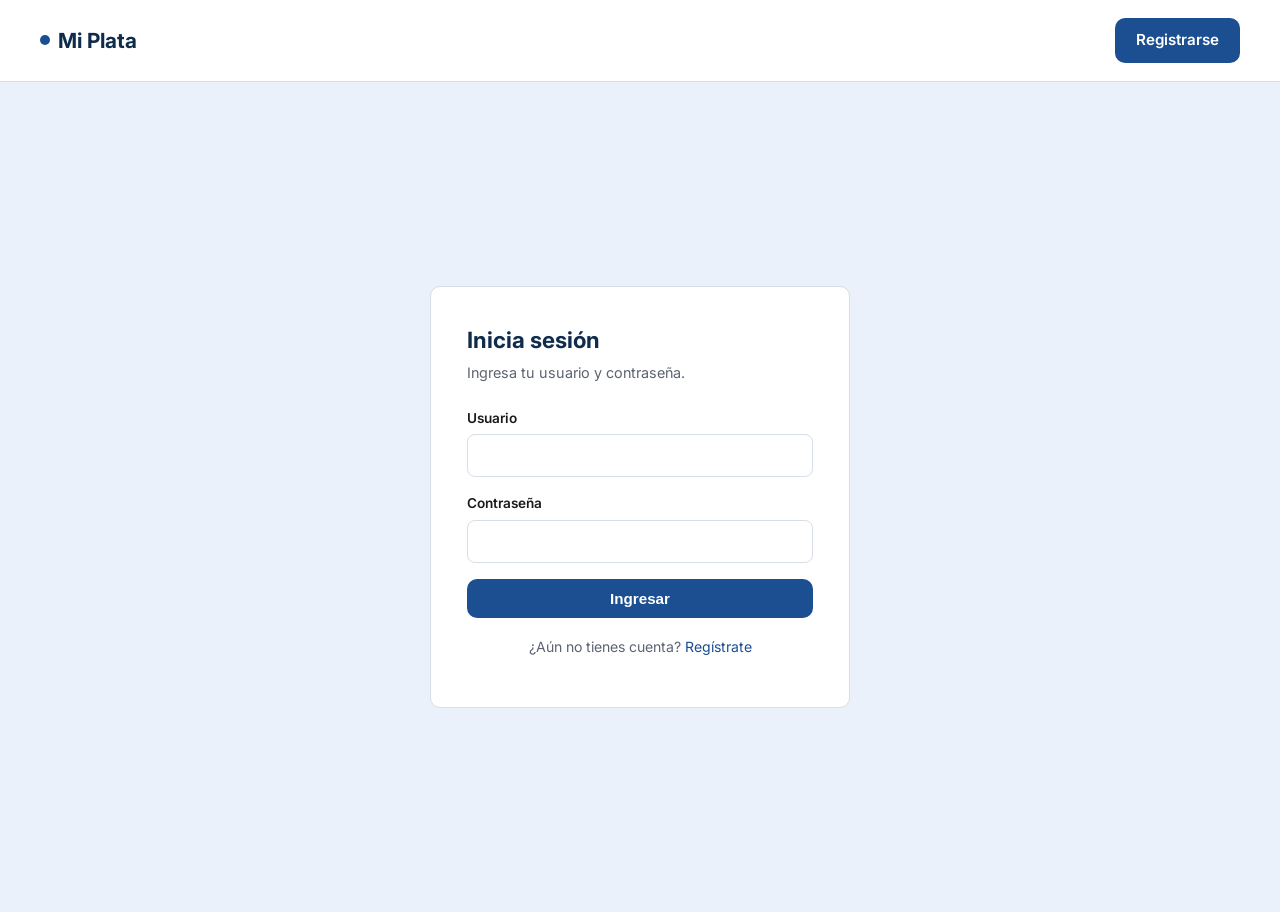
==== login.html @ 49425994 "Proyecto Mi Plata" ====
<!DOCTYPE html>
<html lang="es">
<head>
<meta charset="UTF-8">
<meta name="viewport" content="width=device-width, initial-scale=1.0">
<title>Iniciar sesión — Mi Plata</title>
<link rel="preconnect" href="https://fonts.googleapis.com">
<link href="https://fonts.googleapis.com/css2?family=Inter:wght@400;600;700&display=swap" rel="stylesheet">
<link rel="stylesheet" href="css/styles.css">
</head>
<body>

<header class="site-header">
  <a class="logo" href="index.html">Mi Plata</a>
  <nav class="nav-actions">
    <a class="btn btn-primary" href="registro.html">Registrarse</a>
  </nav>
</header>

<div class="auth-wrap">
  <div class="auth-card">
    <h1>Inicia sesión</h1>
    <p class="subtitle">Ingresa tu usuario y contraseña.</p>

    <div id="mensaje" class="form-message"></div>

    <form id="formLogin" novalidate>
      <div class="field">
        <label for="usuario">Usuario</label>
        <input type="text" id="usuario" required>
      </div>
      <div class="field">
        <label for="contrasena">Contraseña</label>
        <input type="password" id="contrasena" required>
      </div>
      <button type="submit" class="btn btn-primary btn-block">Ingresar</button>
    </form>

    <p class="auth-footer">¿Aún no tienes cuenta? <a href="registro.html">Regístrate</a></p>
  </div>
</div>

<script type="module" src="js/app-auth.js"></script>
</body>
</html>
---- css/styles.css ----
/* ======================================================================
   MI PLATA — HOJA DE ESTILOS COMPARTIDA
   Paleta: azules + navy + grises + blanco. La usan las 4 páginas.
   ====================================================================== */

:root {
  --navy: #0F2C4C;       /* fondo oscuro (header/footer/hero) */
  --blue: #1B4F91;       /* color principal de acción (botones, links) */
  --blue-dark: #123B70;  /* hover de botones */
  --blue-light: #EAF1FB; /* fondos suaves, tarjetas */
  --ink: #1A1A1A;        /* texto principal */
  --slate: #5C6470;      /* texto secundario */
  --border: #D8DEE6;     /* bordes suaves */
  --white: #FFFFFF;
  --danger: #B3261E;
  --success: #1E7B45;
  --radius: 10px;
  --font: 'Inter', system-ui, -apple-system, Segoe UI, sans-serif;
}

* { box-sizing: border-box; }

body {
  margin: 0;
  font-family: var(--font);
  color: var(--ink);
  background: var(--white);
  line-height: 1.5;
}

a { color: var(--blue); text-decoration: none; }
a:hover { text-decoration: underline; }

/* ---------- Header / navegación ---------- */
.site-header {
  display: flex;
  justify-content: space-between;
  align-items: center;
  padding: 18px 40px;
  border-bottom: 1px solid var(--border);
  position: sticky;
  top: 0;
  background: var(--white);
  z-index: 10;
}

.logo {
  font-weight: 700;
  font-size: 1.3rem;
  color: var(--navy);
  display: flex;
  align-items: center;
  gap: 8px;
}

.logo::before {
  content: "";
  width: 10px;
  height: 10px;
  border-radius: 50%;
  background: var(--blue);
  display: inline-block;
}

.nav-actions { display: flex; gap: 12px; }

.btn {
  display: inline-block;
  padding: 10px 20px;
  border-radius: var(--radius);
  font-size: 0.95rem;
  font-weight: 600;
  cursor: pointer;
  border: 1px solid transparent;
  text-align: center;
}

.btn-primary { background: var(--blue); color: var(--white); }
.btn-primary:hover { background: var(--blue-dark); text-decoration: none; }

.btn-outline { background: transparent; color: var(--navy); border-color: var(--border); }
.btn-outline:hover { background: var(--blue-light); text-decoration: none; }

.btn-block { width: 100%; }

/* ---------- Hero (solo index.html) ---------- */
.hero {
  background: var(--navy);
  color: var(--white);
  padding: 72px 40px;
  display: grid;
  grid-template-columns: 1.3fr 1fr;
  gap: 40px;
  align-items: center;
}

.hero h1 {
  font-size: clamp(2rem, 4vw, 2.75rem);
  margin: 0 0 16px;
  line-height: 1.15;
}

.hero p {
  color: #C7D4E4;
  font-size: 1.05rem;
  max-width: 46ch;
  margin: 0 0 28px;
}

.hero-actions { display: flex; gap: 14px; }

.hero-stat {
  background: rgba(255,255,255,0.06);
  border: 1px solid rgba(255,255,255,0.18);
  border-radius: var(--radius);
  padding: 28px;
}

.hero-stat .number { font-size: 2.4rem; font-weight: 700; }
.hero-stat .label { color: #C7D4E4; font-size: 0.9rem; margin-top: 4px; }

/* ---------- Sección de productos ---------- */
.products {
  padding: 64px 40px;
  max-width: 1100px;
  margin: 0 auto;
}

.products h2 { color: var(--navy); font-size: 1.6rem; margin-bottom: 8px; }
.products > p { color: var(--slate); margin-bottom: 36px; max-width: 60ch; }

.product-grid {
  display: grid;
  grid-template-columns: repeat(3, 1fr);
  gap: 24px;
}

.product-card {
  border: 1px solid var(--border);
  border-radius: var(--radius);
  padding: 26px;
  background: var(--white);
}

.product-card .tag {
  display: inline-block;
  background: var(--blue-light);
  color: var(--blue-dark);
  font-size: 0.78rem;
  font-weight: 600;
  padding: 4px 10px;
  border-radius: 999px;
  margin-bottom: 14px;
}

.product-card h3 { margin: 0 0 8px; color: var(--ink); }
.product-card p { color: var(--slate); font-size: 0.92rem; margin: 0; }

/* ---------- Footer ---------- */
.site-footer {
  background: var(--navy);
  color: #C7D4E4;
  padding: 32px 40px;
  font-size: 0.88rem;
  display: flex;
  justify-content: space-between;
  flex-wrap: wrap;
  gap: 12px;
}

.site-footer a { color: #C7D4E4; }

/* ---------- Páginas de formulario (registro / login) ---------- */
.auth-wrap {
  min-height: calc(100vh - 70px);
  display: flex;
  align-items: center;
  justify-content: center;
  background: var(--blue-light);
  padding: 40px 20px;
}

.auth-card {
  background: var(--white);
  border: 1px solid var(--border);
  border-radius: var(--radius);
  padding: 36px;
  width: 100%;
  max-width: 420px;
}

.auth-card h1 {
  font-size: 1.4rem;
  color: var(--navy);
  margin: 0 0 6px;
}

.auth-card .subtitle {
  color: var(--slate);
  font-size: 0.9rem;
  margin: 0 0 24px;
}

.field { margin-bottom: 16px; }

.field label {
  display: block;
  font-size: 0.85rem;
  font-weight: 600;
  color: var(--ink);
  margin-bottom: 6px;
}

.field input {
  width: 100%;
  padding: 11px 12px;
  border: 1px solid var(--border);
  border-radius: 8px;
  font-family: var(--font);
  font-size: 0.95rem;
}

.field input:focus {
  outline: none;
  border-color: var(--blue);
  box-shadow: 0 0 0 3px rgba(27, 79, 145, 0.15);
}

.form-message {
  font-size: 0.87rem;
  padding: 10px 12px;
  border-radius: 8px;
  margin-bottom: 16px;
  display: none;
}

.form-message.show { display: block; }
.form-message.error { background: #FBEAEA; color: var(--danger); }
.form-message.success { background: #E9F5EC; color: var(--success); }

.auth-footer {
  text-align: center;
  margin-top: 18px;
  font-size: 0.88rem;
  color: var(--slate);
}

/* ======================================================================
   PANEL DE TRANSACCIONES (panel.html)
   ====================================================================== */

.dashboard {
  display: flex;
  min-height: 100vh;
}

.sidebar {
  width: 230px;
  flex-shrink: 0;
  background: var(--navy);
  color: var(--white);
  padding: 24px 16px;
  display: flex;
  flex-direction: column;
  gap: 6px;
}

.sidebar .logo { color: var(--white); padding: 0 8px 20px; }
.sidebar .logo::before { background: #6FA8DC; }

.nav-item {
  display: block;
  width: 100%;
  text-align: left;
  background: transparent;
  border: none;
  color: #C7D4E4;
  padding: 10px 12px;
  border-radius: 8px;
  font-family: var(--font);
  font-size: 0.92rem;
  cursor: pointer;
}

.nav-item:hover { background: rgba(255,255,255,0.08); color: var(--white); }
.nav-item.active { background: var(--blue); color: var(--white); font-weight: 600; }

.sidebar .btn { margin-top: auto; }

.dashboard-content {
  flex: 1;
  padding: 36px 44px;
  background: #F7F9FC;
  min-width: 0;
}

.panel-section.hidden { display: none; }

.panel-section h2 { color: var(--navy); margin: 0 0 6px; }
.panel-section > p.subtitle { color: var(--slate); margin: 0 0 24px; }

.account-grid {
  display: grid;
  grid-template-columns: repeat(auto-fill, minmax(220px, 1fr));
  gap: 18px;
  margin-bottom: 28px;
}

.account-card {
  background: var(--white);
  border: 1px solid var(--border);
  border-radius: var(--radius);
  padding: 20px;
}

.account-card .account-type {
  font-size: 0.78rem;
  font-weight: 600;
  color: var(--blue-dark);
  background: var(--blue-light);
  display: inline-block;
  padding: 3px 10px;
  border-radius: 999px;
  margin-bottom: 10px;
}

.account-card .account-number { color: var(--slate); font-size: 0.85rem; }
.account-card .account-balance { font-size: 1.5rem; font-weight: 700; color: var(--ink); margin-top: 6px; }
.account-card .account-extra { font-size: 0.82rem; color: var(--slate); margin-top: 4px; }

.open-account-actions { display: flex; gap: 10px; flex-wrap: wrap; margin-bottom: 8px; }

.simple-card {
  background: var(--white);
  border: 1px solid var(--border);
  border-radius: var(--radius);
  padding: 26px;
  max-width: 460px;
}

.simple-card .field select { width: 100%; padding: 11px 12px; border: 1px solid var(--border); border-radius: 8px; font-family: var(--font); font-size: 0.95rem; background: var(--white); }

.table-wrap { overflow-x: auto; border-radius: var(--radius); }
.data-table { width: 100%; min-width: 560px; border-collapse: collapse; background: var(--white); border: 1px solid var(--border); overflow: hidden; }
.data-table th, .data-table td { padding: 12px 16px; text-align: left; font-size: 0.9rem; border-bottom: 1px solid var(--border); }
.data-table th { background: var(--blue-light); color: var(--navy); font-weight: 600; }
.data-table tr:last-child td { border-bottom: none; }

.btn-sm { padding: 6px 12px; font-size: 0.82rem; }
.btn-danger { background: #B3261E; color: var(--white); }
.btn-danger:hover { background: #8F1E17; }
.table-actions { display: flex; gap: 6px; flex-wrap: wrap; }

.badge { display: inline-block; padding: 3px 10px; border-radius: 999px; font-size: 0.78rem; font-weight: 600; }
.badge-ok { background: #E9F5EC; color: var(--success); }
.badge-bloqueado { background: #FBEAEA; color: var(--danger); }

.empty-state { color: var(--slate); font-size: 0.92rem; padding: 20px; border: 1px dashed var(--border); border-radius: var(--radius); text-align: center; }

@media (max-width: 800px) {
  .dashboard { flex-direction: column; }
  .sidebar { width: 100%; flex-direction: row; overflow-x: auto; }
  .sidebar .btn { margin-top: 0; }
  .dashboard-content { padding: 24px 20px; }
}

@media (max-width: 800px) {
  .hero { grid-template-columns: 1fr; }
  .product-grid { grid-template-columns: 1fr; }
  .site-header { padding: 16px 20px; }
  .products { padding: 48px 20px; }
}
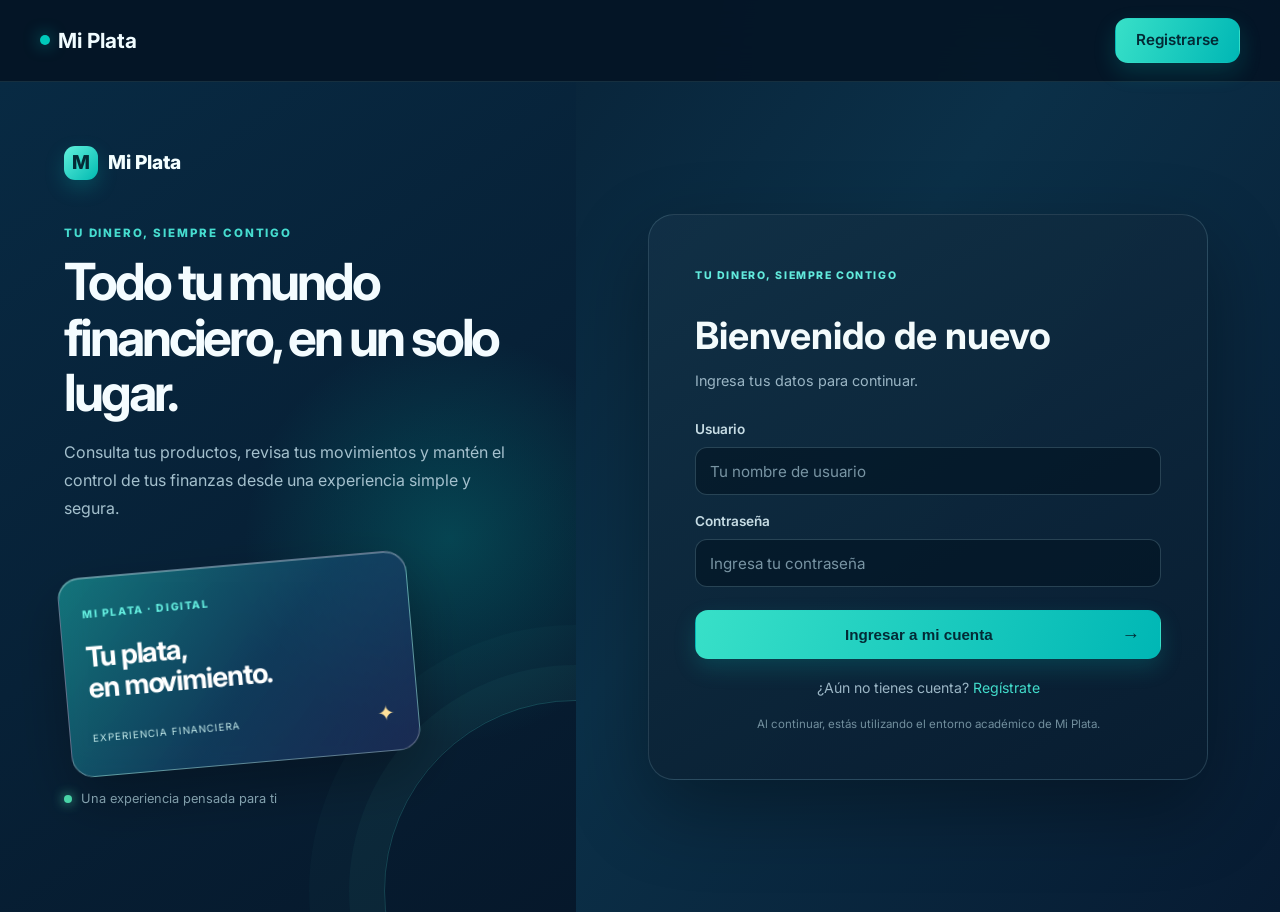
==== commit b776d6de: "Respaldo local de Mi Plata V4 Premium" ====
--- a/login.html
+++ b/login.html
@@ -17,28 +17,33 @@
   </nav>
 </header>
 
-<div class="auth-wrap">
-  <div class="auth-card">
-    <h1>Inicia sesión</h1>
-    <p class="subtitle">Ingresa tu usuario y contraseña.</p>
-
-    <div id="mensaje" class="form-message"></div>
-
-    <form id="formLogin" novalidate>
-      <div class="field">
-        <label for="usuario">Usuario</label>
-        <input type="text" id="usuario" required>
-      </div>
-      <div class="field">
-        <label for="contrasena">Contraseña</label>
-        <input type="password" id="contrasena" required>
-      </div>
-      <button type="submit" class="btn btn-primary btn-block">Ingresar</button>
-    </form>
-
-    <p class="auth-footer">¿Aún no tienes cuenta? <a href="registro.html">Regístrate</a></p>
-  </div>
-</div>
+<main class="auth-wrap auth-layout">
+  <aside class="auth-aside">
+    <a class="auth-brand" href="index.html"><span class="brand-mark">M</span> Mi Plata</a>
+    <div class="auth-aside-content">
+      <span class="eyebrow">TU DINERO, SIEMPRE CONTIGO</span>
+      <h2>Todo tu mundo financiero, en un solo lugar.</h2>
+      <p>Consulta tus productos, revisa tus movimientos y mantén el control de tus finanzas desde una experiencia simple y segura.</p>
+      <div class="auth-floating-card"><span>MI PLATA · DIGITAL</span><strong>Tu plata,<br>en movimiento.</strong><div class="auth-card-bottom"><span>EXPERIENCIA FINANCIERA</span><b>✦</b></div></div>
+      <div class="auth-trust"><span class="trust-dot"></span> Una experiencia pensada para ti</div>
+    </div>
+  </aside>
+  <section class="auth-form-side">
+    <div class="auth-card auth-card-wide">
+      <div class="auth-mobile-brand"><span class="brand-mark">M</span> Mi Plata</div>
+      <span class="eyebrow">TU DINERO, SIEMPRE CONTIGO</span>
+      <h1>Bienvenido de nuevo</h1><p class="subtitle">Ingresa tus datos para continuar.</p>
+      <div id="mensaje" class="form-message"></div>
+      <form id="formLogin" novalidate>
+      <div class="field"><label for="usuario">Usuario</label><input type="text" id="usuario" autocomplete="username" placeholder="Tu nombre de usuario" required></div>
+      <div class="field"><label for="contrasena">Contraseña</label><input type="password" id="contrasena" autocomplete="current-password" placeholder="Ingresa tu contraseña" required></div>
+      <button type="submit" class="btn btn-primary btn-block">Ingresar a mi cuenta <span>→</span></button>
+      </form>
+      <p class="auth-footer">¿Aún no tienes cuenta? <a href="registro.html">Regístrate</a></p>
+      <p class="auth-legal">Al continuar, estás utilizando el entorno académico de Mi Plata.</p>
+    </div>
+  </section>
+</main>
 
 <script type="module" src="js/app-auth.js"></script>
 </body>
--- a/css/styles.css
+++ b/css/styles.css
@@ -370,3 +370,351 @@
   .site-header { padding: 16px 20px; }
   .products { padding: 48px 20px; }
 }
+
+/* ======================================================================
+   MI PLATA V4.1 — PREMIUM FINTECH / DARK NAVY & ELECTRIC TEAL
+   Capa visual: conserva IDs, clases funcionales y estructura existente.
+   ====================================================================== */
+:root {
+  --navy: #071B32;
+  --blue: #087F8C;
+  --blue-dark: #075B69;
+  --blue-light: #E7F7F7;
+  --ink: #102A36;
+  --slate: #718692;
+  --border: rgba(151, 190, 202, .24);
+  --success: #159B72;
+  --radius: 20px;
+  --teal: #00C9BA;
+  --surface: #102B43;
+}
+
+body {
+  color: #EAF5F7;
+  background: radial-gradient(circle at 78% 8%, rgba(0,201,186,.16), transparent 27%),
+              radial-gradient(circle at 12% 85%, rgba(29,105,151,.22), transparent 30%), #06182B;
+}
+
+/* Dashboard: marco profundo y paneles con capas */
+.dashboard {
+  gap: 0;
+  min-height: 100vh;
+  background: linear-gradient(135deg, #06182B 0%, #09243A 55%, #071B32 100%);
+}
+.sidebar {
+  position: sticky;
+  top: 0;
+  height: 100vh;
+  width: 252px;
+  padding: 30px 18px 22px;
+  background: linear-gradient(180deg, rgba(9,39,61,.98), rgba(5,24,43,.98));
+  border-right: 1px solid rgba(103,193,202,.16);
+  box-shadow: 18px 0 50px rgba(0,0,0,.16);
+  gap: 12px;
+}
+.sidebar .logo {
+  color: #F4FFFF;
+  font-size: 1.55rem;
+  letter-spacing: -.06em;
+  padding: 4px 12px 34px;
+}
+.sidebar .logo::before {
+  width: 13px;
+  height: 13px;
+  background: var(--teal);
+  box-shadow: 0 0 18px rgba(0,201,186,.8);
+}
+.sidebar nav { display: grid; gap: 7px; }
+.nav-item {
+  color: #9AB5C4;
+  padding: 13px 14px;
+  border: 1px solid transparent;
+  border-radius: 14px;
+  font-size: .91rem;
+  transition: background .22s ease, color .22s ease, transform .22s ease, border-color .22s ease;
+}
+.nav-item:hover {
+  color: #F3FFFF;
+  background: rgba(42,119,139,.17);
+  transform: translateX(3px);
+}
+.nav-item.active {
+  color: #EFFFFD;
+  font-weight: 700;
+  background: linear-gradient(105deg, rgba(0,201,186,.23), rgba(20,107,135,.24));
+  border-color: rgba(0,201,186,.25);
+  box-shadow: inset 3px 0 0 var(--teal), 0 8px 24px rgba(0,0,0,.12);
+}
+.sidebar .btn-outline {
+  color: #D8EBF0 !important;
+  border-color: rgba(160,204,214,.24) !important;
+  background: rgba(255,255,255,.04);
+}
+.sidebar .btn-outline:hover { background: rgba(255,255,255,.1); }
+
+.dashboard-content {
+  padding: clamp(26px, 4vw, 58px);
+  background: transparent;
+  color: #EAF5F7;
+  min-height: 100vh;
+}
+.panel-section { max-width: 1440px; margin: 0 auto; }
+.panel-section h2, .dashboard-content > h2 {
+  color: #F3FBFC;
+  font-size: clamp(1.65rem, 3vw, 2.35rem);
+  letter-spacing: -.045em;
+  font-weight: 750;
+}
+.panel-section > p.subtitle, .dashboard-content > p.subtitle {
+  color: #91AAB8;
+  margin-bottom: 30px;
+}
+
+/* Tarjetas de productos: flotantes, con luz y degradados */
+.account-grid {
+  grid-template-columns: repeat(auto-fit, minmax(min(100%, 275px), 1fr));
+  gap: 22px;
+  margin: 30px 0 34px;
+  perspective: 1000px;
+}
+.account-card {
+  position: relative;
+  isolation: isolate;
+  overflow: hidden;
+  min-height: 204px;
+  padding: 25px 24px;
+  border: 1px solid rgba(255,255,255,.23);
+  border-radius: 24px;
+  color: #F5FFFF;
+  background: linear-gradient(130deg, #0C6273 0%, #087F8C 42%, #0B3C5D 100%);
+  box-shadow: 0 18px 38px rgba(0,0,0,.25), inset 0 1px 0 rgba(255,255,255,.18);
+  transform: translateY(0) rotateX(0);
+  transition: transform .28s ease, box-shadow .28s ease;
+}
+.account-card::before {
+  content: "";
+  position: absolute;
+  z-index: -1;
+  width: 230px;
+  height: 230px;
+  right: -70px;
+  top: -105px;
+  border: 1px solid rgba(255,255,255,.2);
+  border-radius: 50%;
+  box-shadow: 0 0 0 22px rgba(255,255,255,.035), 0 0 0 48px rgba(255,255,255,.025);
+}
+.account-card::after {
+  content: "";
+  position: absolute;
+  z-index: -1;
+  width: 150px;
+  height: 150px;
+  right: -45px;
+  bottom: -95px;
+  border-radius: 50%;
+  background: rgba(0,225,208,.24);
+  filter: blur(5px);
+}
+.account-card:hover {
+  transform: translateY(-8px) rotateX(2deg);
+  box-shadow: 0 28px 48px rgba(0,0,0,.34), 0 0 28px rgba(0,201,186,.12);
+}
+.account-card .account-type {
+  color: #D9FFFB;
+  background: rgba(3,22,38,.22);
+  border: 1px solid rgba(255,255,255,.19);
+  font-size: .76rem;
+  letter-spacing: .035em;
+  padding: 6px 11px;
+  margin-bottom: 18px;
+}
+.account-card .account-number { color: rgba(239,255,255,.76); font-size: .84rem; letter-spacing: .08em; }
+.account-card .account-balance {
+  color: #FFFFFF;
+  font-size: clamp(1.65rem, 3vw, 2.15rem);
+  font-weight: 750;
+  letter-spacing: -.055em;
+  margin-top: 13px;
+  text-shadow: 0 2px 18px rgba(0,0,0,.12);
+}
+.account-card .account-extra { color: rgba(236,255,255,.78); font-size: .84rem; margin-top: 5px; }
+.account-card.card-ahorros { background: linear-gradient(132deg, #0AB8A8 0%, #087E8A 45%, #073B5B 100%); }
+.account-card.card-corriente { background: linear-gradient(132deg, #236A9B 0%, #164B75 48%, #092C4C 100%); }
+.account-card.card-credito { background: linear-gradient(132deg, #7055B7 0%, #413D88 48%, #172C57 100%); }
+
+.open-account-actions { gap: 12px; margin: 8px 0 18px; }
+.open-account-actions .btn {
+  color: #CFFAF5;
+  border: 1px solid rgba(0,201,186,.3);
+  background: rgba(0,201,186,.09);
+  border-radius: 13px;
+}
+.open-account-actions .btn:hover { background: rgba(0,201,186,.18); transform: translateY(-2px); }
+
+/* Formularios y paneles secundarios */
+.simple-card, .table-wrap {
+  color: #DCEBF0;
+  background: linear-gradient(145deg, rgba(17,48,70,.96), rgba(10,34,54,.96));
+  border: 1px solid rgba(144,190,204,.18);
+  border-radius: 22px;
+  box-shadow: 0 18px 42px rgba(0,0,0,.18), inset 0 1px 0 rgba(255,255,255,.045);
+}
+.simple-card { padding: 28px; }
+.field label { color: #C6DCE4; }
+.field input, .simple-card .field select {
+  color: #F0FAFC;
+  background: rgba(3,20,35,.62);
+  border: 1px solid rgba(145,190,205,.25);
+  border-radius: 12px;
+  padding: 13px 14px;
+}
+.field input::placeholder { color: #7894A3; }
+.field input:focus, .simple-card .field select:focus {
+  border-color: var(--teal);
+  box-shadow: 0 0 0 3px rgba(0,201,186,.13);
+}
+.btn { border-radius: 13px; transition: transform .2s ease, box-shadow .2s ease, background .2s ease; }
+.btn:hover { transform: translateY(-2px); }
+.btn-primary {
+  color: #032A35;
+  background: linear-gradient(110deg, #38E0C8, #00B7B5);
+  box-shadow: 0 9px 22px rgba(0,201,186,.18);
+}
+.btn-primary:hover { color: #032A35; background: linear-gradient(110deg, #63EBD8, #13C9C1); }
+.btn-outline { color: #D7EDF1; border-color: rgba(151,194,207,.27); background: rgba(255,255,255,.035); }
+.btn-outline:hover { color: #FFFFFF; background: rgba(255,255,255,.09); }
+
+/* Tablas y estados */
+.table-wrap { overflow-x: auto; padding: 8px; }
+.data-table { color: #DCEBF0; background: transparent; border: 0; }
+.data-table th, .data-table td { border-bottom: 1px solid rgba(151,190,202,.14); }
+.data-table th { color: #A9F2E9; background: rgba(0,201,186,.09); }
+.data-table tr:hover td { background: rgba(255,255,255,.035); }
+.badge-ok { color: #8CF0C8; background: rgba(21,155,114,.17); }
+.badge-bloqueado { color: #FFB4B4; background: rgba(179,38,30,.18); }
+.empty-state { color: #9AB5C4; border-color: rgba(151,190,202,.25); background: rgba(255,255,255,.025); }
+.form-message { border: 1px solid transparent; border-radius: 14px; }
+.form-message.success { color: #9BF1D0; background: rgba(21,155,114,.15); border-color: rgba(21,155,114,.25); }
+.form-message.error { color: #FFB6B6; background: rgba(179,38,30,.15); border-color: rgba(179,38,30,.25); }
+
+/* Auth pages: misma identidad visual */
+.auth-wrap { background: radial-gradient(circle at 75% 20%, rgba(0,201,186,.18), transparent 30%), #071B32; }
+.auth-card {
+  color: #EAF5F7;
+  max-width: 470px;
+  padding: 42px;
+  background: linear-gradient(145deg, rgba(17,48,70,.98), rgba(8,29,48,.98));
+  border: 1px solid rgba(144,190,204,.2);
+  border-radius: 26px;
+  box-shadow: 0 30px 80px rgba(0,0,0,.32);
+}
+.auth-card h1 { color: #F3FBFC; }
+.auth-card .subtitle, .auth-footer { color: #9AB5C4; }
+.auth-card .field label { color: #C6DCE4; }
+.auth-card .field input { color: #F0FAFC; background: rgba(3,20,35,.62); border-color: rgba(145,190,205,.25); }
+.auth-card a { color: #42DCCB; }
+
+@media (max-width: 900px) {
+  .sidebar { width: 220px; }
+  .dashboard-content { padding: 30px 24px; }
+}
+@media (max-width: 800px) {
+  .dashboard { flex-direction: column; }
+  .sidebar { position: relative; width: 100%; height: auto; padding: 18px; }
+  .sidebar .logo { padding: 0 8px 12px; }
+  .sidebar nav { display: flex; overflow-x: auto; padding-bottom: 5px; }
+  .nav-item { min-width: max-content; }
+  .sidebar .btn { margin-top: 8px; }
+  .dashboard-content { padding: 25px 18px 40px; }
+  .account-grid { grid-template-columns: 1fr; }
+  .simple-card { padding: 21px; }
+}
+@media (prefers-reduced-motion: reduce) {
+  *, *::before, *::after { scroll-behavior: auto !important; transition-duration: .01ms !important; animation-duration: .01ms !important; }
+}
+
+
+/* ======================================================================
+   MI PLATA V4.2 — LANDING & AUTH EXPERIENCE
+   Mejora visual sin alterar IDs, eventos ni lógica de formularios.
+   ====================================================================== */
+.site-header { background: rgba(5,22,39,.94); border-bottom-color: rgba(117,180,194,.16); backdrop-filter: blur(18px); }
+.site-header .logo { color: #F1FCFF; }
+.site-header .logo::before { background: #00C9BA; box-shadow: 0 0 16px rgba(0,201,186,.65); }
+.site-header .btn-outline { color: #D8EDF2; border-color: rgba(151,194,207,.28); }
+.hero { position: relative; overflow: hidden; background: radial-gradient(circle at 78% 48%, rgba(0,201,186,.2), transparent 28%), linear-gradient(115deg,#06182B,#0B3048 65%,#07515A); padding: clamp(58px,8vw,104px) clamp(24px,6vw,84px); }
+.hero::after { content:""; position:absolute; width:390px;height:390px;right:8%;top:-210px;border:1px solid rgba(116,244,230,.18);border-radius:50%;box-shadow:0 0 0 35px rgba(116,244,230,.035),0 0 0 75px rgba(116,244,230,.025);pointer-events:none; }
+.hero > div, .hero-stat { position:relative; z-index:1; }
+.hero-stat { background:linear-gradient(145deg,rgba(21,66,87,.9),rgba(9,35,57,.82)); border:1px solid rgba(111,221,211,.25); border-radius:26px; box-shadow:0 25px 60px rgba(0,0,0,.24); backdrop-filter:blur(12px); }
+.hero-stat .number { color:#55E5D5; font-size:clamp(2.6rem,5vw,4rem); letter-spacing:-.06em; }
+.products { max-width:none; padding:76px clamp(22px,6vw,84px) 88px; background:radial-gradient(ellipse at 50% 0%,rgba(0,201,186,.08),transparent 52%),#06182B; }
+.products-heading { max-width:760px; margin:0 auto 38px; text-align:center; }
+.eyebrow { display:inline-block; color:#46DCCF; font-size:.72rem; font-weight:800; letter-spacing:.16em; margin-bottom:12px; }
+.products h2 { color:#F1FCFF; font-size:clamp(2rem,4vw,3rem); letter-spacing:-.055em; margin:0 0 12px; }
+.products > .products-heading p { color:#9AB7C5; margin:0 auto; max-width:58ch; }
+.product-grid { max-width:1240px; margin:0 auto; grid-template-columns:repeat(3,minmax(0,1fr)); gap:24px; }
+.product-card { position:relative; overflow:hidden; padding:16px; min-width:0; border:1px solid rgba(148,207,216,.17); border-radius:27px; background:linear-gradient(155deg,rgba(19,53,75,.98),rgba(8,29,49,.98)); box-shadow:0 22px 50px rgba(0,0,0,.23),inset 0 1px 0 rgba(255,255,255,.07); transition:transform .3s ease,border-color .3s ease,box-shadow .3s ease; }
+.product-card:hover { transform:translateY(-9px); border-color:rgba(66,220,207,.42); box-shadow:0 32px 65px rgba(0,0,0,.34),0 0 30px rgba(0,201,186,.09); }
+.product-card-top { display:flex; align-items:center; justify-content:space-between; padding:5px 6px 13px; }
+.product-card .tag { color:#A9FFF3; background:rgba(0,201,186,.12); border:1px solid rgba(0,201,186,.2); padding:6px 11px; border-radius:99px; font-size:.68rem; font-weight:800; letter-spacing:.1em; }
+.product-index { color:#66899B; font-size:.7rem; letter-spacing:.1em; }
+.product-art { height:190px; position:relative; overflow:hidden; border-radius:20px; display:grid; place-items:center; isolation:isolate; }
+.art-savings { background:radial-gradient(circle at 78% 20%,rgba(84,255,227,.5),transparent 25%),linear-gradient(135deg,#0BC7B5,#087B91 48%,#092C55); }
+.art-current { background:radial-gradient(circle at 75% 25%,rgba(86,185,255,.55),transparent 28%),linear-gradient(135deg,#367FBD,#174D83 55%,#0A274B); }
+.art-credit { background:radial-gradient(circle at 80% 20%,rgba(191,158,255,.45),transparent 28%),linear-gradient(135deg,#8971D7,#51499D 52%,#202E62); }
+.mini-bank-card { position:relative; z-index:2; width:min(78%,300px); min-height:142px; padding:17px 19px; display:flex; flex-direction:column; justify-content:space-between; border:1px solid rgba(255,255,255,.43); border-radius:17px; color:white; background:linear-gradient(130deg,rgba(255,255,255,.28),rgba(255,255,255,.07)); box-shadow:0 18px 32px rgba(0,0,0,.28),inset 0 1px 0 rgba(255,255,255,.35); backdrop-filter:blur(12px); transform:rotate(-7deg); transition:transform .35s ease; }
+.product-card:hover .mini-bank-card { transform:rotate(-3deg) translateY(-4px) scale(1.025); }
+.mini-bank-card span { font-size:.61rem; letter-spacing:.17em; color:rgba(255,255,255,.8); }
+.mini-bank-card strong { font-size:1.16rem; letter-spacing:-.035em; }
+.mini-bank-card b { font-size:.75rem; letter-spacing:.18em; color:rgba(255,255,255,.84); }
+.mini-bank-card i { position:absolute; right:18px; bottom:16px; width:27px;height:19px;border-radius:5px;background:linear-gradient(135deg,#F8D77A,#B88A39);opacity:.95; }
+.art-orbit,.credit-ring { position:absolute; border:1px solid rgba(255,255,255,.2); border-radius:50%; width:260px;height:260px; }
+.orbit-one { right:-90px;top:-155px;box-shadow:0 0 0 22px rgba(255,255,255,.045); }
+.orbit-two { left:-150px;bottom:-190px;width:310px;height:310px; }
+.current-glow { position:absolute;width:180px;height:180px;border-radius:50%;background:rgba(95,203,255,.28);filter:blur(35px); }
+.art-chip { position:absolute;right:24px;top:20px;color:#DDFBFF;font-size:1.5rem;text-shadow:0 0 20px rgba(255,255,255,.7); }
+.ring-one { width:250px;height:250px;right:-100px;top:-145px;box-shadow:0 0 0 24px rgba(255,255,255,.04); }
+.ring-two { width:190px;height:190px;left:-100px;bottom:-120px; }
+.product-card-copy { padding:20px 9px 8px; }
+.product-card-copy h3 { color:#F2FBFD; font-size:1.22rem; margin:0 0 9px; letter-spacing:-.025em; }
+.product-card-copy p { color:#9BB5C2; font-size:.88rem; line-height:1.65; min-height:70px; margin:0; }
+.product-card-copy p strong { color:#5CE4D5; }
+.product-meta { display:flex; align-items:center; justify-content:space-between; margin-top:17px; padding-top:14px; border-top:1px solid rgba(151,190,202,.14); color:#B5CCD5; font-size:.75rem; }
+.product-meta > span:first-child { display:flex;align-items:center;gap:8px; }
+.dot { width:7px;height:7px;border-radius:50%;display:inline-block; }
+.dot-teal { background:#45E1D0;box-shadow:0 0 10px #45E1D0; }
+.dot-blue { background:#70C5FF;box-shadow:0 0 10px #70C5FF; }
+.dot-violet { background:#B5A1FF;box-shadow:0 0 10px #B5A1FF; }
+.product-arrow { color:#52E1D3; font-size:1.1rem; }
+.site-footer { background:#041321; border-top:1px solid rgba(151,190,202,.12); }
+
+/* Auth: composición de dos columnas y formulario siempre legible */
+.auth-layout { min-height:calc(100vh - 70px); display:grid; grid-template-columns:minmax(300px,.9fr) minmax(420px,1.1fr); align-items:stretch; padding:0; background:linear-gradient(125deg,#06182B,#0B3048 55%,#071B32); }
+.auth-aside { position:relative; overflow:hidden; padding:clamp(32px,5vw,72px); display:flex; flex-direction:column; justify-content:space-between; background:radial-gradient(circle at 78% 55%,rgba(0,201,186,.22),transparent 32%),linear-gradient(145deg,#082A43,#06182B); }
+.auth-aside::after { content:"";position:absolute;width:380px;height:380px;right:-190px;bottom:-170px;border:1px solid rgba(83,232,217,.2);border-radius:50%;box-shadow:0 0 0 35px rgba(83,232,217,.035),0 0 0 75px rgba(83,232,217,.025); }
+.auth-brand,.auth-mobile-brand { display:flex;align-items:center;gap:10px;color:#F4FFFF;font-weight:800;font-size:1.2rem; }
+.brand-mark { display:grid;place-items:center;width:34px;height:34px;border-radius:11px;color:#042B36;background:linear-gradient(135deg,#62F1DC,#00B9B1);box-shadow:0 8px 20px rgba(0,201,186,.22); }
+.auth-aside-content { position:relative;z-index:1;max-width:510px;margin:auto 0; }
+.auth-aside-content h2 { color:#F4FCFF;font-size:clamp(2.1rem,4vw,3.5rem);line-height:1.08;letter-spacing:-.06em;margin:0 0 18px; }
+.auth-aside-content p { color:#A4C0CD;line-height:1.75;max-width:46ch; }
+.auth-floating-card { position:relative;max-width:350px;min-height:180px;margin:42px 0 25px;padding:22px;border:1px solid rgba(255,255,255,.32);border-radius:22px;background:linear-gradient(130deg,rgba(27,183,177,.55),rgba(20,74,112,.62) 55%,rgba(30,43,91,.75));box-shadow:0 25px 55px rgba(0,0,0,.28),inset 0 1px 0 rgba(255,255,255,.3);backdrop-filter:blur(14px);transform:rotate(-5deg); }
+.auth-floating-card > span,.auth-card .eyebrow { color:#62EBDD;font-size:.66rem;font-weight:800;letter-spacing:.15em; }
+.auth-floating-card strong { display:block;color:white;font-size:1.75rem;line-height:1.12;margin-top:18px;letter-spacing:-.04em; }
+.auth-card-bottom { display:flex;justify-content:space-between;align-items:center;margin-top:18px;color:#C2E9E9;font-size:.62rem;letter-spacing:.1em; }
+.auth-card-bottom b { color:#FFE19A;font-size:1.3rem; }
+.auth-trust { color:#91B2C0;font-size:.8rem;display:flex;align-items:center;gap:9px; }
+.trust-dot { width:8px;height:8px;border-radius:50%;background:#4DE1B1;box-shadow:0 0 12px #4DE1B1; }
+.auth-form-side { display:flex;align-items:center;justify-content:center;padding:clamp(24px,5vw,72px); }
+.auth-card-wide { width:100%;max-width:560px;padding:clamp(26px,4vw,46px);background:linear-gradient(150deg,rgba(17,48,70,.98),rgba(8,29,48,.98)); }
+.auth-card-wide h1 { font-size:clamp(1.8rem,3vw,2.35rem);margin-top:12px; }
+.auth-card-wide .subtitle { margin-bottom:27px; }
+.auth-card-wide .field input { display:block;min-height:48px;width:100%; }
+.auth-card-wide .field label { display:block;margin-bottom:8px; }
+.auth-card-wide .btn-block { min-height:49px;margin-top:7px; }
+.auth-card-wide .btn-block span { float:right;font-size:1.15rem;line-height:1; }
+.auth-fields-grid { display:grid;grid-template-columns:repeat(2,minmax(0,1fr));gap:0 16px; }
+.auth-mobile-brand { display:none;margin-bottom:22px; }
+.auth-legal { color:#718E9D;font-size:.72rem;text-align:center;margin:17px 0 0; }
+@media(max-width:900px) { .auth-layout { grid-template-columns:1fr; } .auth-aside { display:none; } .auth-form-side { min-height:calc(100vh - 70px);padding:28px 18px; } .auth-mobile-brand { display:flex; } }
+@media(max-width:760px) { .product-grid { grid-template-columns:1fr;max-width:480px; } .product-art { height:175px; } .product-card-copy p { min-height:0; } .hero { grid-template-columns:1fr; } .hero-stat { max-width:560px; } }
+@media(max-width:520px) { .auth-fields-grid { grid-template-columns:1fr; } .auth-card-wide { padding:25px 20px; } .products { padding:56px 18px; } }
